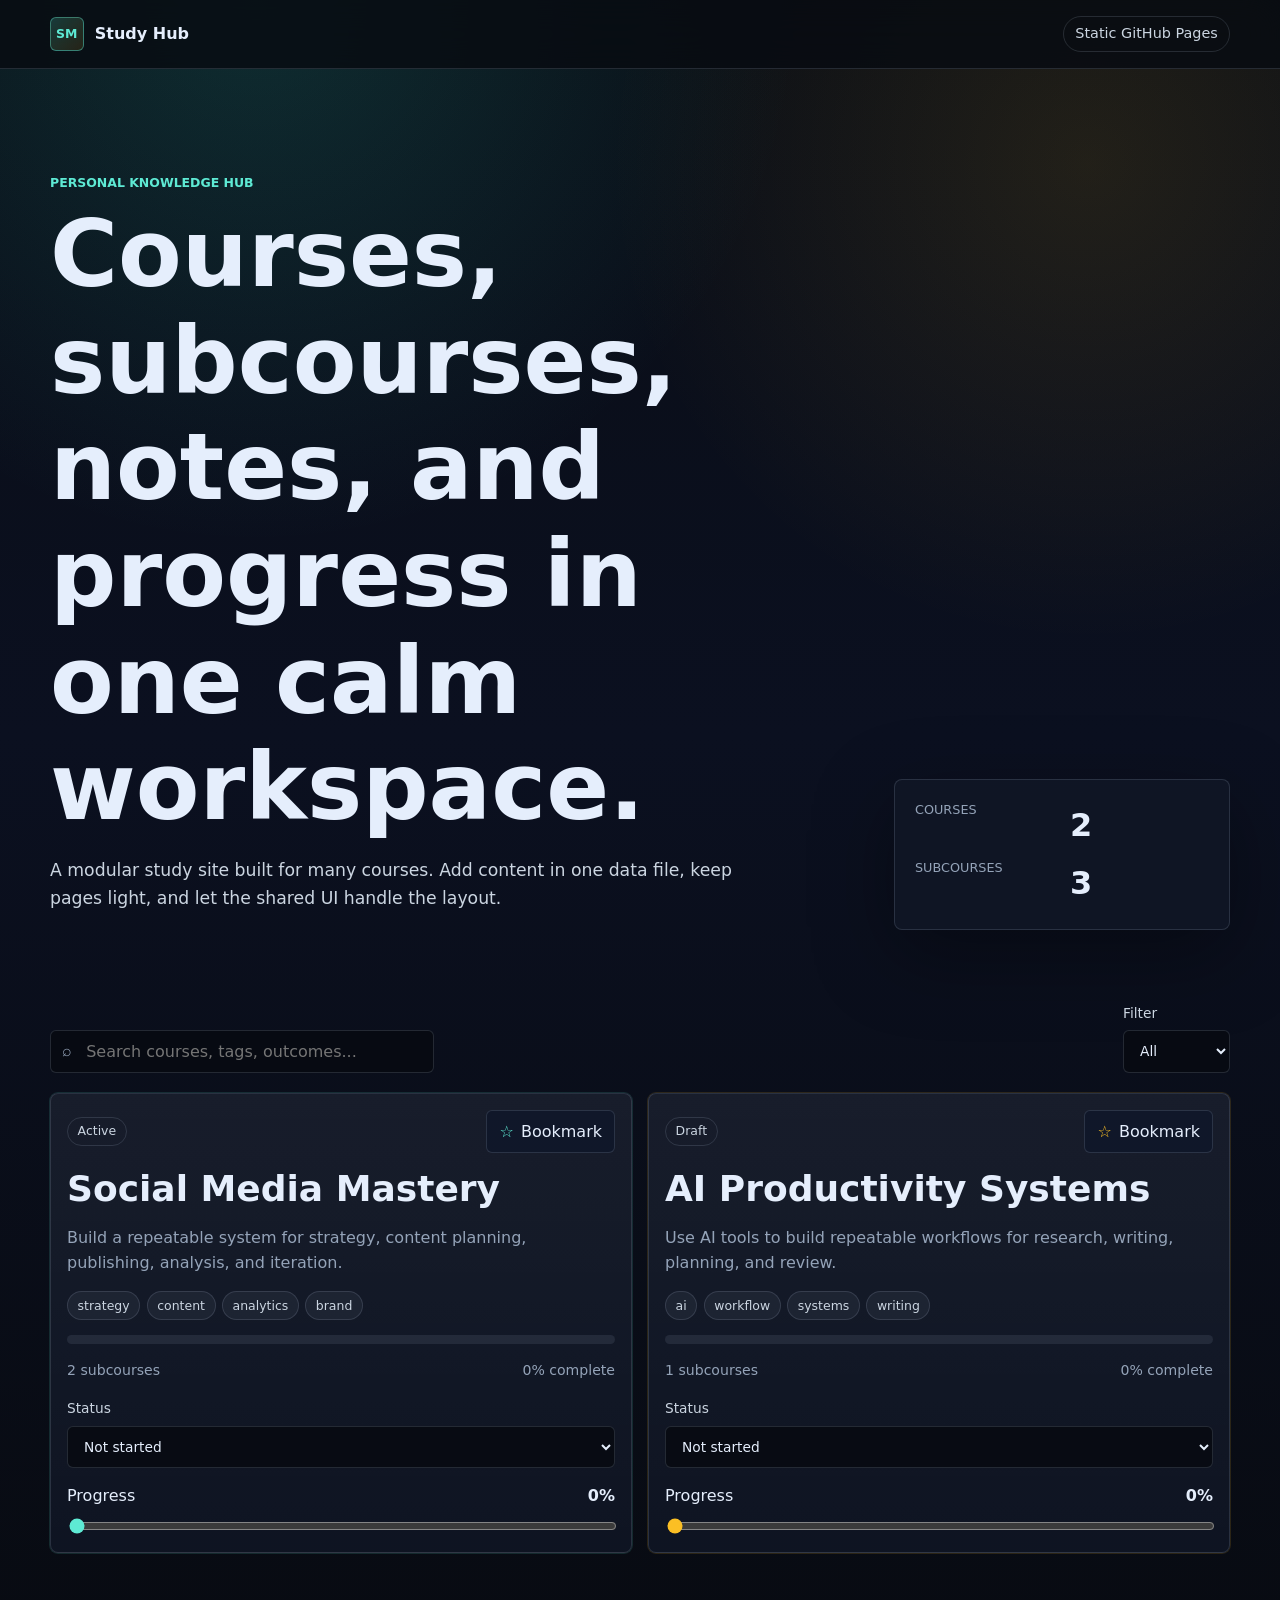
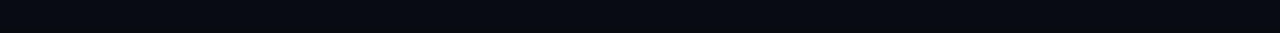
==== index.html @ 117d62af "feat: prepare skeleton" ====
<!doctype html>
<html lang="en">
  <head>
    <meta charset="utf-8">
    <meta name="viewport" content="width=device-width, initial-scale=1">
    <title>Study Hub</title>
    <meta name="description" content="A modular GitHub Pages learning hub for courses, subcourses, progress, notes, and bookmarks.">
    <link rel="icon" href="./assets/favicon.svg" type="image/svg+xml">
    <link rel="stylesheet" href="./styles/main.css">
  </head>
  <body data-page="home">
    <div id="app"></div>
    <script type="module" src="./scripts/app-home.js"></script>
  </body>
</html>
---- styles/main.css ----
@import url("./base.css");
@import url("./layout.css");
@import url("./components.css");
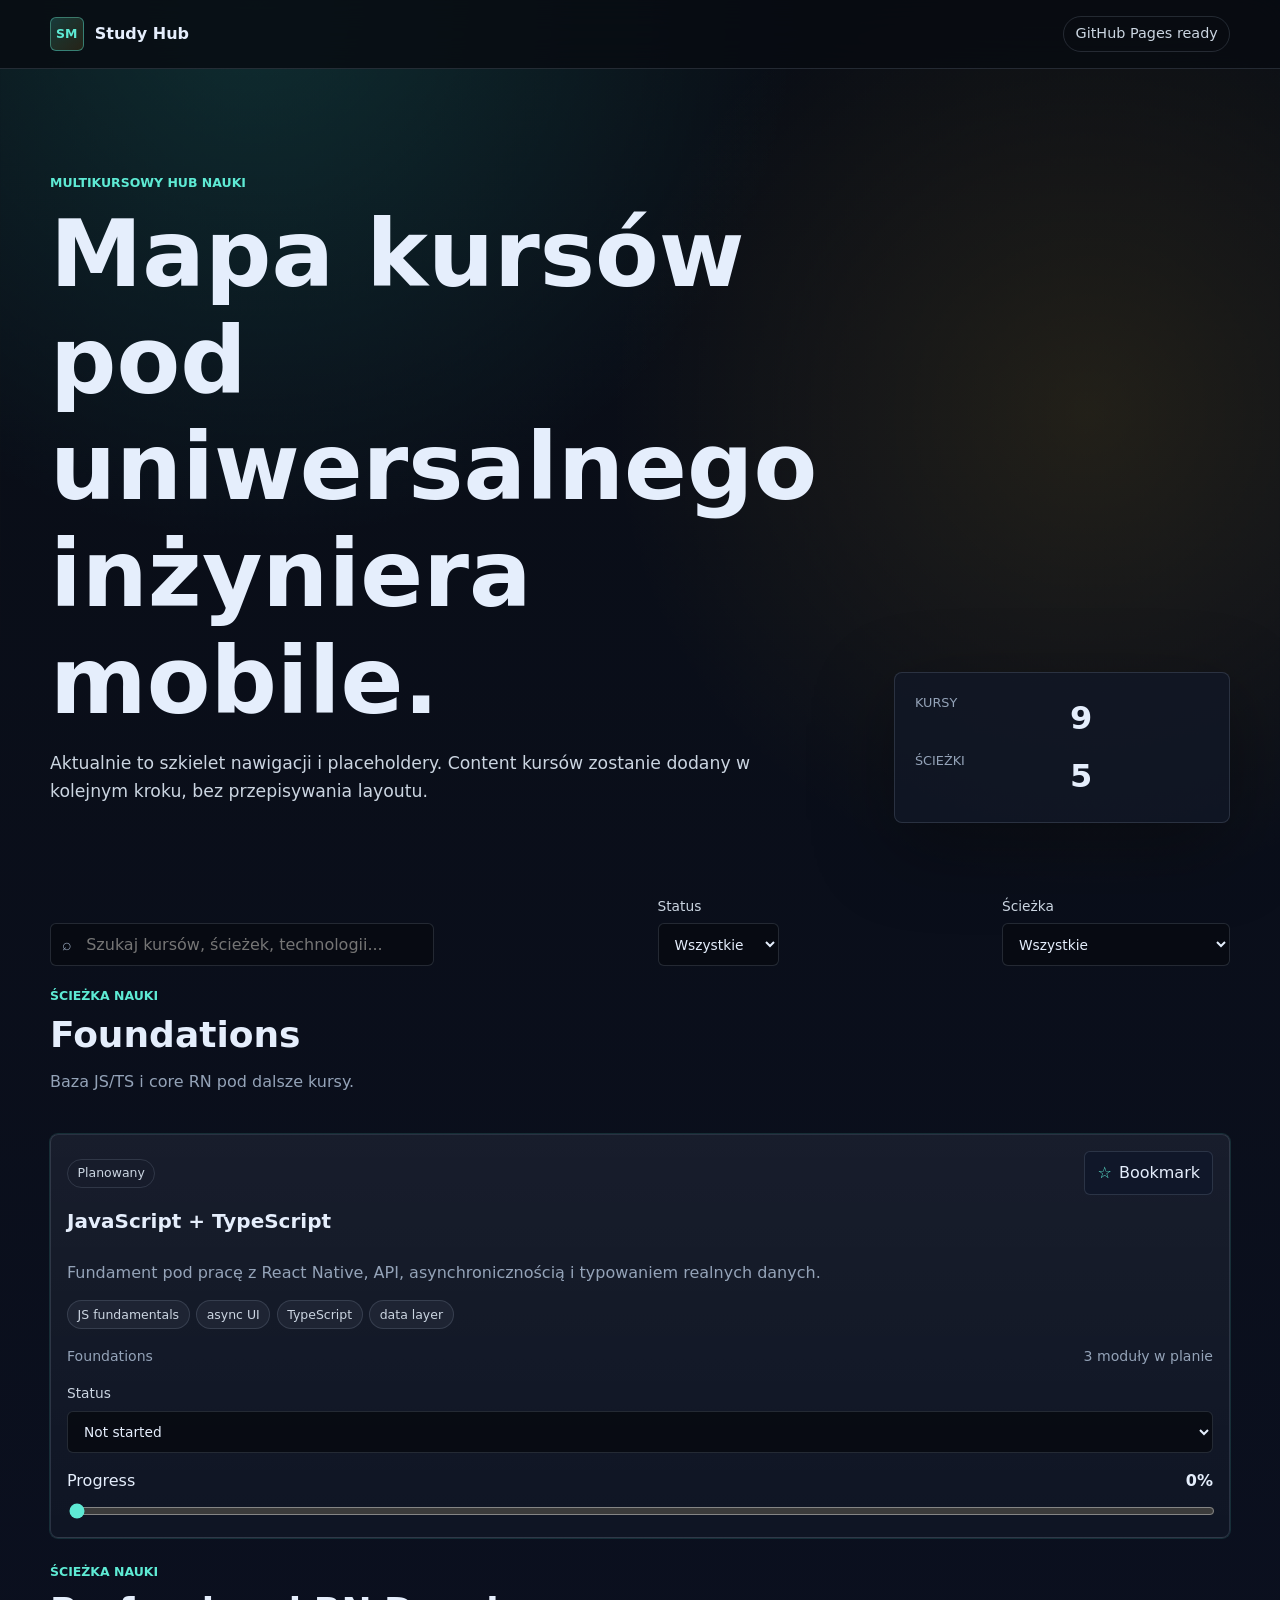
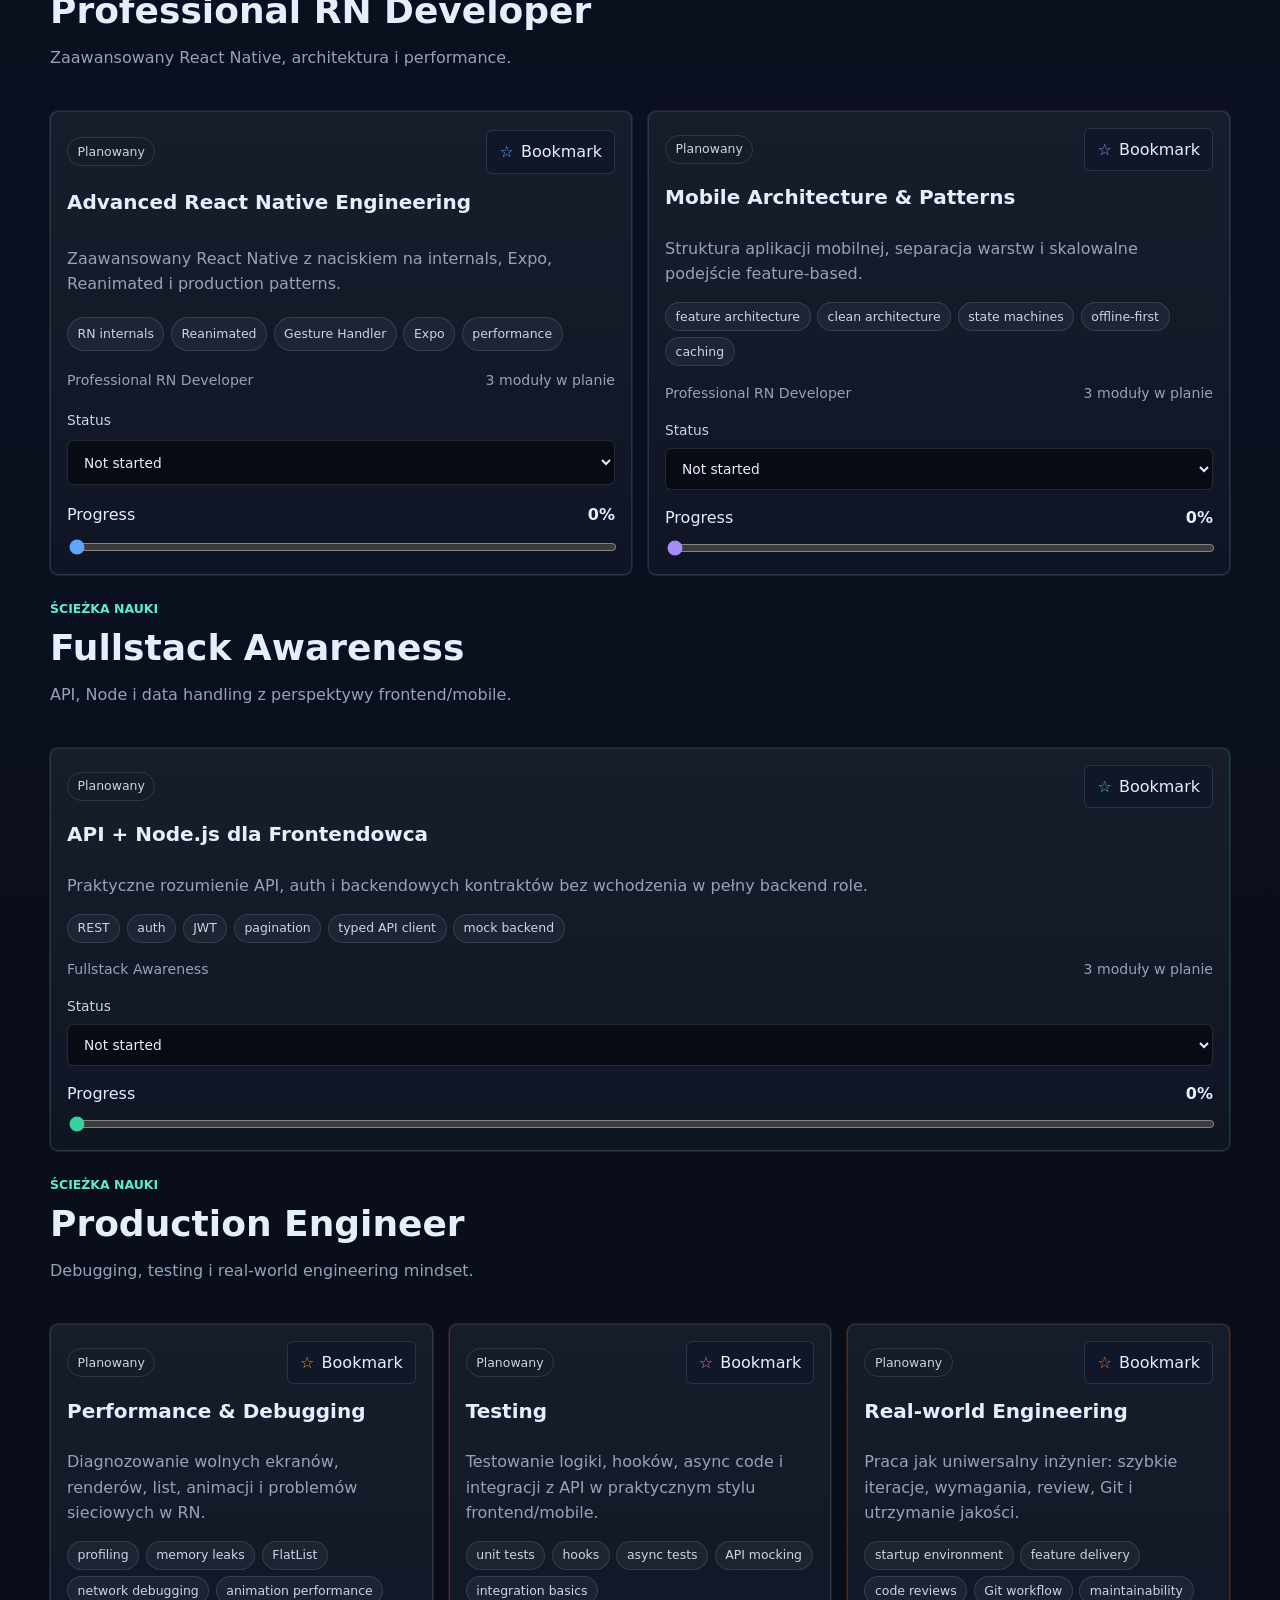
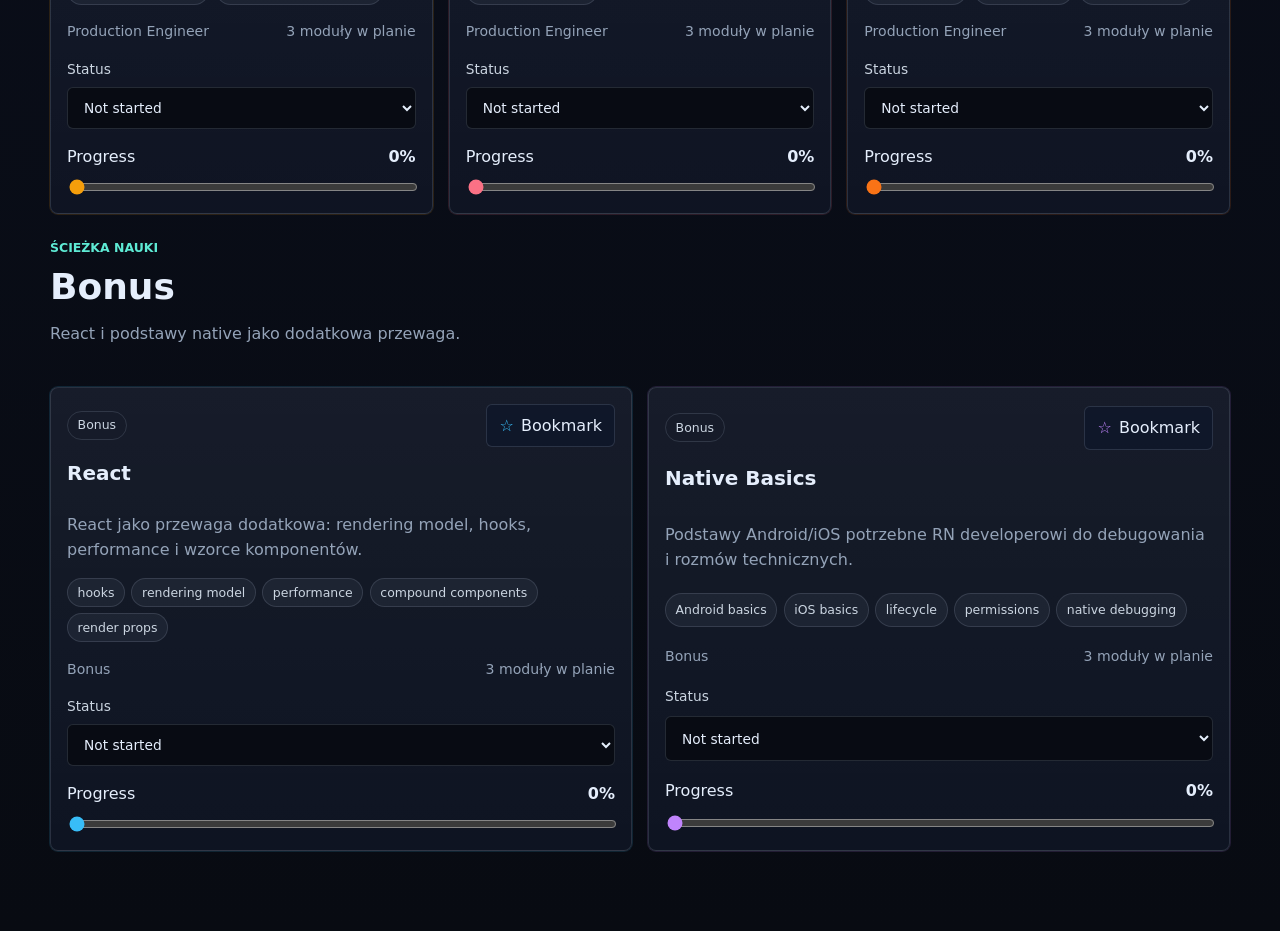
==== commit 3fcc5269: "feat: prepare skeleton" ====
--- a/index.html
+++ b/index.html
@@ -1,10 +1,10 @@
 <!doctype html>
-<html lang="en">
+<html lang="pl">
   <head>
     <meta charset="utf-8">
     <meta name="viewport" content="width=device-width, initial-scale=1">
-    <title>Study Hub</title>
-    <meta name="description" content="A modular GitHub Pages learning hub for courses, subcourses, progress, notes, and bookmarks.">
+    <title>Study Hub · Multikursowy hub nauki</title>
+    <meta name="description" content="Modularny GitHub Pages hub pod wiele kursów, placeholdery, notatki i progres nauki.">
     <link rel="icon" href="./assets/favicon.svg" type="image/svg+xml">
     <link rel="stylesheet" href="./styles/main.css">
   </head>
